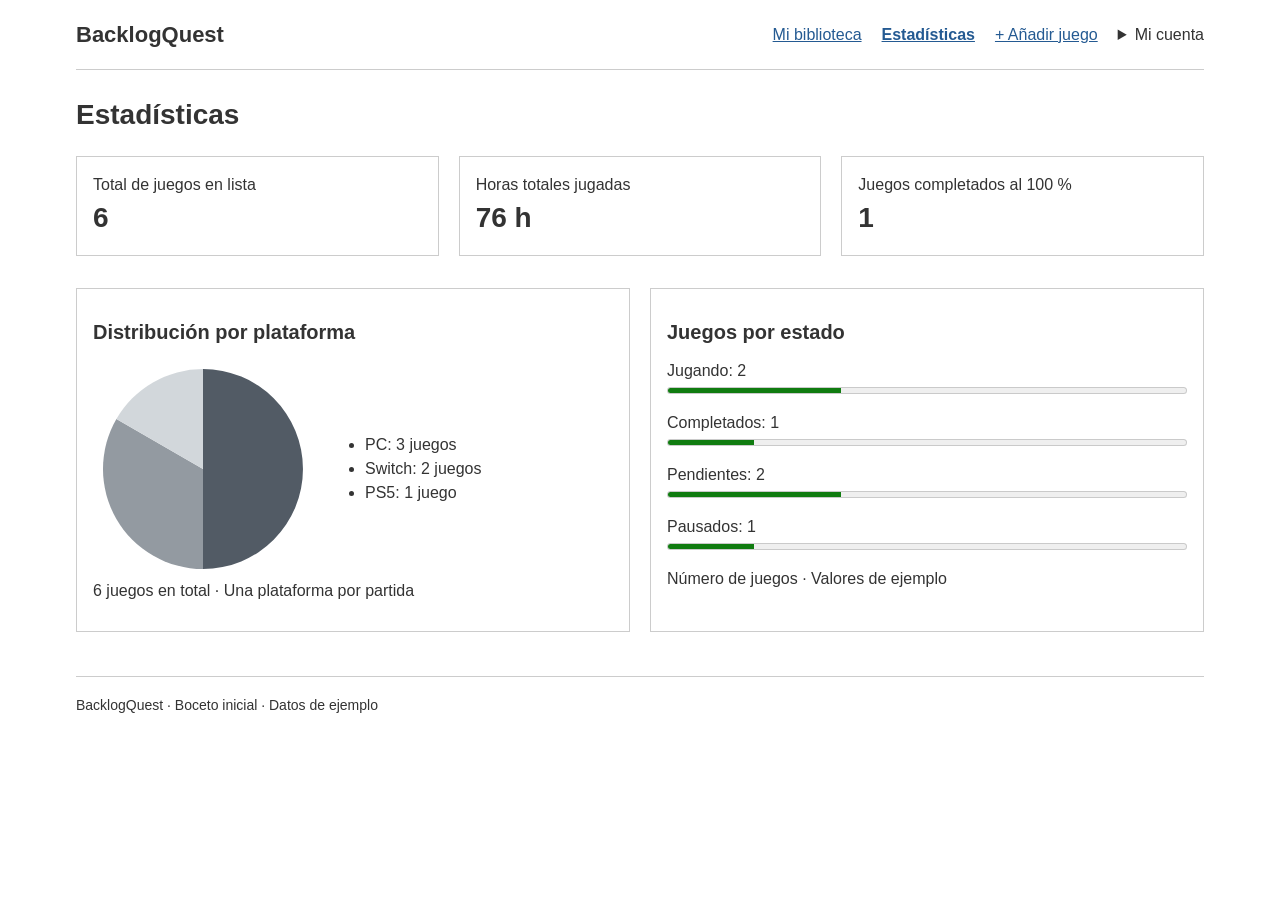
==== estadisticas.html @ 970d847a "Mockups" ====
<!DOCTYPE html>
<html lang="es">
<head>
  <meta charset="utf-8">
  <meta name="viewport" content="width=device-width, initial-scale=1">
  <title>Estadísticas | BacklogQuest</title>
  <link rel="stylesheet" href="assets/layout.css">
</head>
<body>
  <a class="salto" href="#contenido">Saltar al contenido</a>
  <header>
    <a href="index.html">BacklogQuest</a>
    <nav>
      <a href="index.html">Mi biblioteca</a>
      <a href="estadisticas.html" aria-current="page">Estadísticas</a>
      <a href="anadir-juego.html">+ Añadir juego</a>
    </nav>
    <details>
      <summary>Mi cuenta</summary>
      <button disabled>Cerrar sesión</button>
    </details>
  </header>

  <main id="contenido">
    <h1>Estadísticas</h1>
    <div class="rejilla">
      <p>Total de juegos en lista<strong>6</strong></p>
      <p>Horas totales jugadas<strong>76 h</strong></p>
      <p>Juegos completados al 100 %<strong>1</strong></p>
    </div>
    <div class="columnas">
      <section>
        <h2>Distribución por plataforma</h2>
        <div class="fila">
          <img src="assets/plataformas.svg" alt="PC: 3 juegos; Switch: 2; PS5: 1." width="220" height="220">
          <ul>
            <li>PC: 3 juegos</li>
            <li>Switch: 2 juegos</li>
            <li>PS5: 1 juego</li>
          </ul>
        </div>
        <p>6 juegos en total · Una plataforma por partida</p>
      </section>
      <section>
        <h2>Juegos por estado</h2>
        <label>Jugando: 2
          <meter max="6" value="2">2 de 6</meter>
        </label>
        <label>Completados: 1
          <meter max="6" value="1">1 de 6</meter>
        </label>
        <label>Pendientes: 2
          <meter max="6" value="2">2 de 6</meter>
        </label>
        <label>Pausados: 1
          <meter max="6" value="1">1 de 6</meter>
        </label>
        <p>Número de juegos · Valores de ejemplo</p>
      </section>
    </div>
  </main>

  <footer>BacklogQuest · Boceto inicial · Datos de ejemplo</footer>
</body>
</html>
---- assets/layout.css ----
/* Base: estilos compartidos por las etiquetas HTML. */
* { box-sizing: border-box; }
body {
  max-width: 1160px;
  margin: 0 auto;
  padding: 0 16px;
  font: 16px/1.5 Arial, sans-serif;
  color: #333;
  background: white;
}
h1 { 
  margin: 0 0 20px; font-size: 28px; 
}
h2 { 
  margin: 12px 0; font-size: 20px; 
}
p { 
  margin: 0 0 12px; 
}
a { 
  color: #245a92; 
}
small { 
  font-size: 14px; 
  font-weight: normal; 
}
img { 
  display: block; 
  max-width: 100%; 
  height: auto; 
}
button, input, select, textarea { 
  font: inherit; 
  padding: 8px; 
}
button:disabled { 
  color: #666; 
}
label { 
  display: block; 
  margin-bottom: 14px; 
}
input, select, textarea { 
  display: block; width: 100%; margin-top: 4px; 
}
textarea { 
  resize: none; 
}
progress, meter { 
  display: block; width: 100%; height: 14px; 
}
summary { 
  cursor: pointer; margin-bottom: 10px; 
}

/* Cabecera y pie */
header, nav { 
  display: flex; 
  align-items: center; 
  flex-wrap: wrap; 
  gap: 20px; 
}
header { 
  padding: 18px 0; 
  border-bottom: 1px solid #ccc; 
}
header > a { 
  font-size: 22px; 
  font-weight: bold; 
  color: inherit; 
  text-decoration: none; 
}
nav { 
  margin-left: auto; 
}
nav a[aria-current] { 
  font-weight: bold; 
}
header summary { 
  margin: 0; 
}
header details button { 
  display: block; 
  margin-top: 8px; 
}
main { 
  padding: 24px 0; 
}
footer { 
  padding: 18px 0; 
  border-top: 1px solid #ccc; 
  font-size: 14px; 
}
.salto { 
  position: absolute; 
  top: -60px; 
  left: 16px; 
  padding: 8px; 
  background: white; 
}
.salto:focus { 
  top: 8px; 
}

/* Distribuciones reutilizadas en todas las páginas. */
.fila, .acciones { display: flex; align-items: center; flex-wrap: wrap; gap: 12px; }
.acciones { justify-content: flex-end; margin-top: 20px; }
.columnas, .rejilla { display: grid; gap: 20px; margin-bottom: 20px; }
.columnas { grid-template-columns: repeat(2, 1fr); }
.rejilla { grid-template-columns: repeat(3, 1fr); }
.columnas > *, .rejilla > * { min-width: 0; }
article, section, .rejilla > p { padding: 16px; border: 1px solid #ccc; }
article { display: flex; flex-direction: column; }
article > a { margin-top: auto; }
.rejilla img { width: 100%; height: 140px; object-fit: cover; }
.rejilla > p strong { display: block; font-size: 28px; }

/* Vista de añadir juego y su lista de resultados. */
.ventana { max-width: 700px; margin: 24px auto; padding: 20px; border: 1px solid #ccc; }
.ventana > .fila { justify-content: space-between; }
.resultados { list-style: none; padding: 0; }
.resultados li {
  display: flex;
  align-items: center;
  flex-wrap: wrap;
  gap: 12px;
  padding: 10px;
  margin-bottom: 10px;
  border: 1px solid #ccc;
}
.resultados span { flex: 1; min-width: 120px; }

/* Columnas adaptadas a tablet y móvil. */
@media (max-width: 900px) {
  nav { order: 3; width: 100%; margin: 0; }
  header details { margin-left: auto; }
  .rejilla { grid-template-columns: repeat(2, 1fr); }
}
@media (max-width: 700px) {
  .columnas { grid-template-columns: 1fr; }
}
@media (max-width: 600px) {
  .rejilla { grid-template-columns: 1fr; }
  .acciones { justify-content: flex-start; }
}
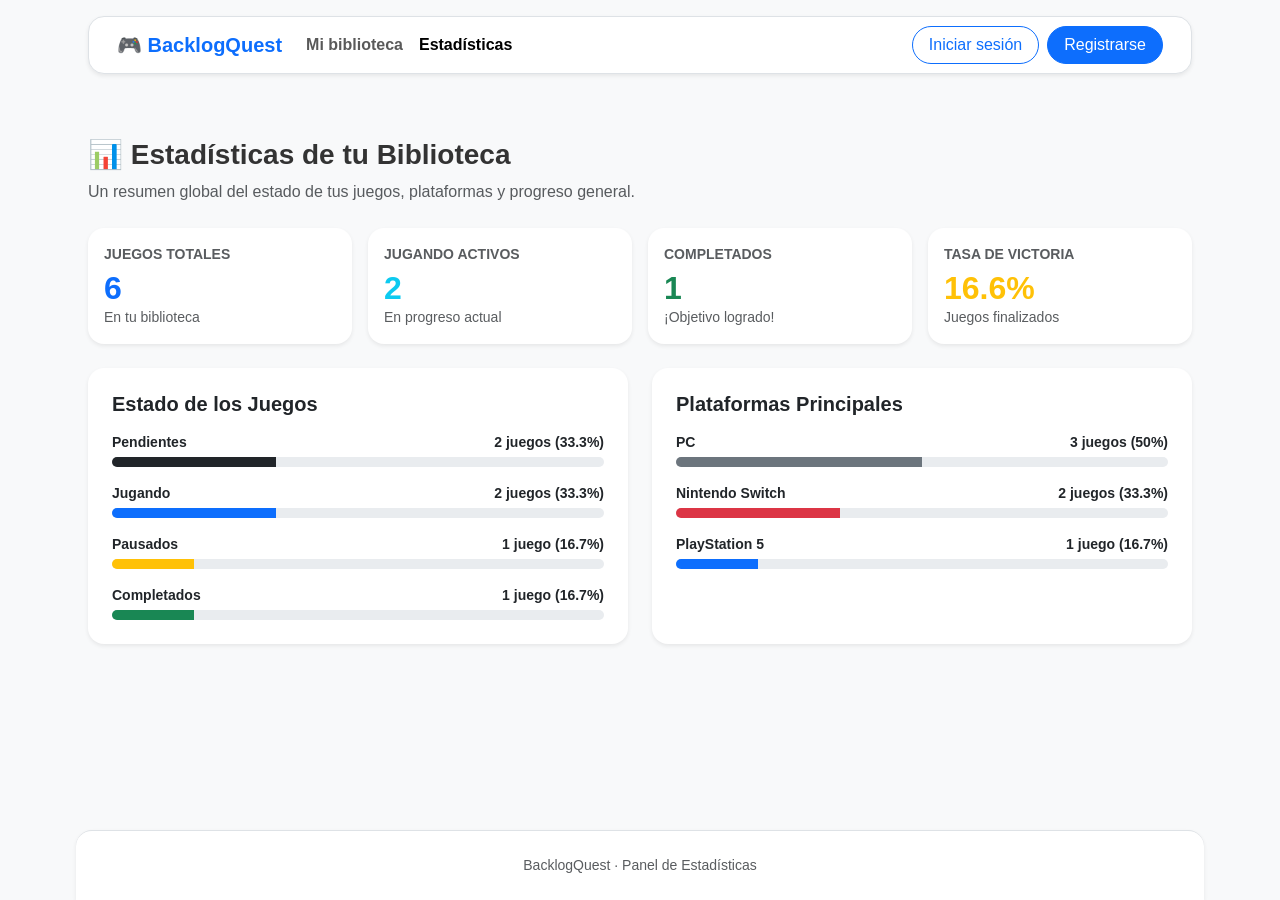
==== commit 99bc53dc: "Convertido a PHP, añadido Modals y funcionamiento Usuarios" ====
--- a/estadisticas.html
+++ b/estadisticas.html
@@ -4,62 +4,190 @@
   <meta charset="utf-8">
   <meta name="viewport" content="width=device-width, initial-scale=1">
   <title>Estadísticas | BacklogQuest</title>
+  <link href="https://cdn.jsdelivr.net/npm/bootstrap@5.3.2/dist/css/bootstrap.min.css" rel="stylesheet" integrity="sha384-T3c6CoIi6uLrA9TneNEoa7RxnatzjcDSCmG1MXxSR1GAsXEV/Dwwykc2MPK8M2HN" crossorigin="anonymous">
   <link rel="stylesheet" href="assets/layout.css">
 </head>
-<body>
-  <a class="salto" href="#contenido">Saltar al contenido</a>
-  <header>
-    <a href="index.html">BacklogQuest</a>
-    <nav>
-      <a href="index.html">Mi biblioteca</a>
-      <a href="estadisticas.html" aria-current="page">Estadísticas</a>
-      <a href="anadir-juego.html">+ Añadir juego</a>
-    </nav>
-    <details>
-      <summary>Mi cuenta</summary>
-      <button disabled>Cerrar sesión</button>
-    </details>
-  </header>
+<body class="d-flex flex-column min-vh-100 bg-light">
 
-  <main id="contenido">
-    <h1>Estadísticas</h1>
-    <div class="rejilla">
-      <p>Total de juegos en lista<strong>6</strong></p>
-      <p>Horas totales jugadas<strong>76 h</strong></p>
-      <p>Juegos completados al 100 %<strong>1</strong></p>
+  <!-- Enlace de accesibilidad para saltar al contenido -->
+  <a class="visually-hidden-focusable btn btn-primary position-absolute top-0 start-0 m-2 z-3" href="#contenido">Saltar al contenido</a>
+
+  <!-- Header / Navbar Compartido -->
+  <div class="container my-3">
+    <header class="navbar navbar-expand-lg navbar-light bg-white rounded-4 shadow-sm border px-3 py-2">
+      <div class="container-fluid">
+        <!-- Marca / Logo -->
+        <a class="navbar-brand fw-bold text-primary" href="index.html">🎮 BacklogQuest</a>
+
+        <!-- Botón hamburguesa -->
+        <button class="navbar-toggler border-0" type="button" data-bs-toggle="collapse" data-bs-target="#navbarContent" aria-controls="navbarContent" aria-expanded="false" aria-label="Toggle navigation">
+          <span class="navbar-toggler-icon"></span>
+        </button>
+
+        <!-- Enlaces -->
+        <div class="collapse navbar-collapse" id="navbarContent">
+          <ul class="navbar-nav me-auto mb-2 mb-lg-0">
+            <li class="nav-item">
+              <a class="nav-link fw-semibold" href="index.html">Mi biblioteca</a>
+            </li>
+            <li class="nav-item">
+              <a class="nav-link active fw-bold" aria-current="page" href="estadisticas.html">Estadísticas</a>
+            </li>
+          </ul>
+
+          <!-- Enlaces para usuario no autenticado -->
+          <div class="d-flex align-items-center gap-2">
+            <button type="button" class="btn btn-outline-primary rounded-pill px-3" data-bs-toggle="modal" data-bs-target="#modalLogin">
+              Iniciar sesión
+            </button>
+            <button type="button" class="btn btn-primary rounded-pill px-3" data-bs-toggle="modal" data-bs-target="#modalRegistro">
+              Registrarse
+            </button>
+          </div>
+        </div>
+      </div>
+    </header>
+  </div>
+
+  <!-- Contenido Principal: Estadísticas -->
+  <main id="contenido" class="container my-4 flex-grow-1">
+    
+    <!-- Encabezado de la sección -->
+    <div class="mb-4">
+      <h1 class="h3 fw-bold">📊 Estadísticas de tu Biblioteca</h1>
+      <p class="text-muted">Un resumen global del estado de tus juegos, plataformas y progreso general.</p>
     </div>
-    <div class="columnas">
-      <section>
-        <h2>Distribución por plataforma</h2>
-        <div class="fila">
-          <img src="assets/plataformas.svg" alt="PC: 3 juegos; Switch: 2; PS5: 1." width="220" height="220">
-          <ul>
-            <li>PC: 3 juegos</li>
-            <li>Switch: 2 juegos</li>
-            <li>PS5: 1 juego</li>
-          </ul>
+
+    <!-- Fila 1: Tarjetas de Resumen General (KPIs) -->
+    <div class="row g-3 mb-4">
+      <div class="col-12 col-sm-6 col-lg-3">
+        <div class="card border-0 shadow-sm rounded-4 p-3 bg-white">
+          <div class="text-muted small fw-semibold text-uppercase">Juegos Totales</div>
+          <div class="h2 fw-bold text-primary mb-0 mt-1">6</div>
+          <small class="text-muted">En tu biblioteca</small>
         </div>
-        <p>6 juegos en total · Una plataforma por partida</p>
-      </section>
-      <section>
-        <h2>Juegos por estado</h2>
-        <label>Jugando: 2
-          <meter max="6" value="2">2 de 6</meter>
-        </label>
-        <label>Completados: 1
-          <meter max="6" value="1">1 de 6</meter>
-        </label>
-        <label>Pendientes: 2
-          <meter max="6" value="2">2 de 6</meter>
-        </label>
-        <label>Pausados: 1
-          <meter max="6" value="1">1 de 6</meter>
-        </label>
-        <p>Número de juegos · Valores de ejemplo</p>
-      </section>
+      </div>
+      <div class="col-12 col-sm-6 col-lg-3">
+        <div class="card border-0 shadow-sm rounded-4 p-3 bg-white">
+          <div class="text-muted small fw-semibold text-uppercase">Jugando Activos</div>
+          <div class="h2 fw-bold text-info mb-0 mt-1">2</div>
+          <small class="text-muted">En progreso actual</small>
+        </div>
+      </div>
+      <div class="col-12 col-sm-6 col-lg-3">
+        <div class="card border-0 shadow-sm rounded-4 p-3 bg-white">
+          <div class="text-muted small fw-semibold text-uppercase">Completados</div>
+          <div class="h2 fw-bold text-success mb-0 mt-1">1</div>
+          <small class="text-muted">¡Objetivo logrado!</small>
+        </div>
+      </div>
+      <div class="col-12 col-sm-6 col-lg-3">
+        <div class="card border-0 shadow-sm rounded-4 p-3 bg-white">
+          <div class="text-muted small fw-semibold text-uppercase">Tasa de Victoria</div>
+          <div class="h2 fw-bold text-warning mb-0 mt-1">16.6%</div>
+          <small class="text-muted">Juegos finalizados</small>
+        </div>
+      </div>
     </div>
+
+    <!-- Fila 2: Desglose por Estados y Plataformas -->
+    <div class="row g-4">
+      
+      <!-- Distribución por Estados -->
+      <div class="col-12 col-lg-6">
+        <div class="card border-0 shadow-sm rounded-4 p-4 bg-white h-100">
+          <h2 class="h5 fw-bold mb-3">Estado de los Juegos</h2>
+          
+          <div class="mb-3">
+            <div class="d-flex justify-content-between mb-1 small fw-semibold">
+              <span>Pendientes</span>
+              <span>2 juegos (33.3%)</span>
+            </div>
+            <div class="progress" style="height: 10px;">
+              <div class="progress-bar bg-dark" style="width: 33.3%"></div>
+            </div>
+          </div>
+
+          <div class="mb-3">
+            <div class="d-flex justify-content-between mb-1 small fw-semibold">
+              <span>Jugando</span>
+              <span>2 juegos (33.3%)</span>
+            </div>
+            <div class="progress" style="height: 10px;">
+              <div class="progress-bar bg-primary" style="width: 33.3%"></div>
+            </div>
+          </div>
+
+          <div class="mb-3">
+            <div class="d-flex justify-content-between mb-1 small fw-semibold">
+              <span>Pausados</span>
+              <span>1 juego (16.7%)</span>
+            </div>
+            <div class="progress" style="height: 10px;">
+              <div class="progress-bar bg-warning" style="width: 16.7%"></div>
+            </div>
+          </div>
+
+          <div>
+            <div class="d-flex justify-content-between mb-1 small fw-semibold">
+              <span>Completados</span>
+              <span>1 juego (16.7%)</span>
+            </div>
+            <div class="progress" style="height: 10px;">
+              <div class="progress-bar bg-success" style="width: 16.7%"></div>
+            </div>
+          </div>
+        </div>
+      </div>
+
+      <!-- Distribución por Plataformas -->
+      <div class="col-12 col-lg-6">
+        <div class="card border-0 shadow-sm rounded-4 p-4 bg-white h-100">
+          <h2 class="h5 fw-bold mb-3">Plataformas Principales</h2>
+          
+          <div class="mb-3">
+            <div class="d-flex justify-content-between mb-1 small fw-semibold">
+              <span>PC</span>
+              <span>3 juegos (50%)</span>
+            </div>
+            <div class="progress" style="height: 10px;">
+              <div class="progress-bar bg-secondary" style="width: 50%"></div>
+            </div>
+          </div>
+
+          <div class="mb-3">
+            <div class="d-flex justify-content-between mb-1 small fw-semibold">
+              <span>Nintendo Switch</span>
+              <span>2 juegos (33.3%)</span>
+            </div>
+            <div class="progress" style="height: 10px;" >
+              <div class="progress-bar bg-danger" style="width: 33.3%"></div>
+            </div>
+          </div>
+
+          <div>
+            <div class="d-flex justify-content-between mb-1 small fw-semibold">
+              <span>PlayStation 5</span>
+              <span>1 juego (16.7%)</span>
+            </div>
+            <div class="progress" style="height: 10px;">
+              <div class="progress-bar bg-primary" style="width: 16.7%"></div>
+            </div>
+          </div>
+        </div>
+      </div>
+
+    </div>
+
   </main>
 
-  <footer>BacklogQuest · Boceto inicial · Datos de ejemplo</footer>
+  <!-- Footer Compartido / Redondeado Suave -->
+  <footer class="bg-white text-muted text-center py-4 mt-auto border-top rounded-top-4 shadow-sm">
+    <div class="container">
+      <small>BacklogQuest · Panel de Estadísticas</small>
+    </div>
+  </footer>
+
+  <script src="https://cdn.jsdelivr.net/npm/bootstrap@5.3.2/dist/js/bootstrap.bundle.min.js" integrity="sha384-C6RzsynM9kWDrMNeT87bh95OGNyZPhcTNXj1NW7RuBCsyN/o0jlpcV8Qyq46cDfL" crossorigin="anonymous"></script>
 </body>
-</html>
+</html>
